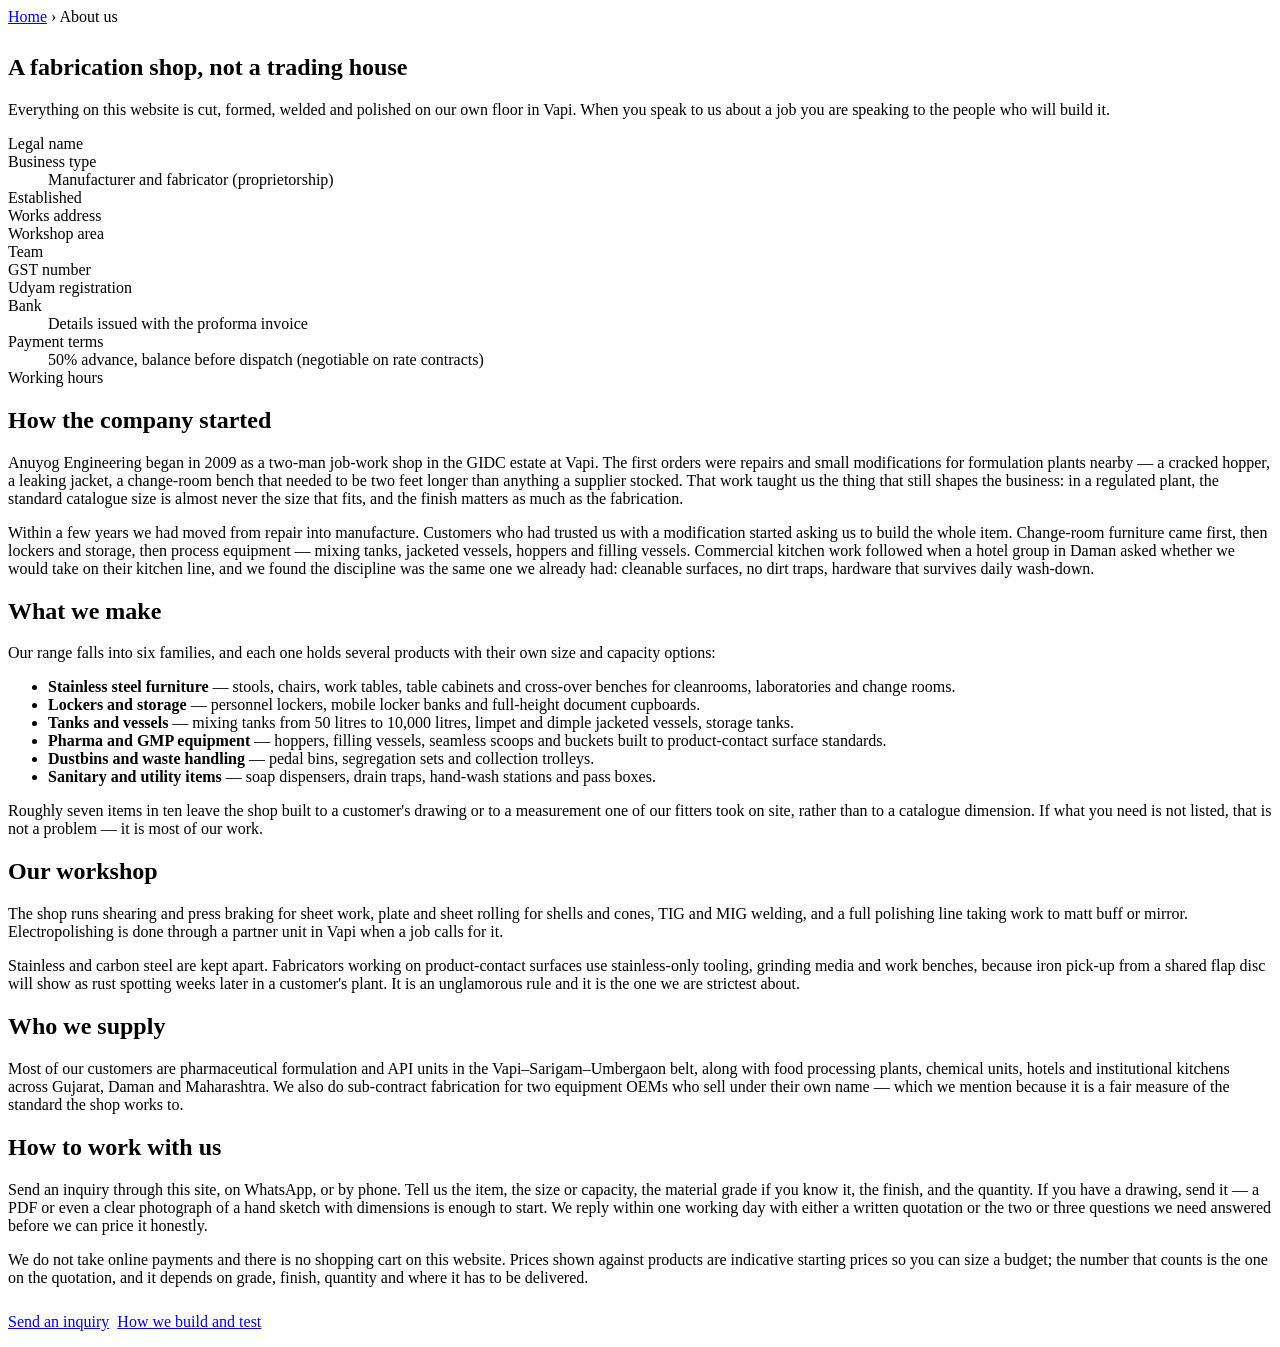
==== about.html @ 93cecb0f "Add files via upload" ====
<!DOCTYPE html>
<html lang="en">
<head>
<meta charset="UTF-8">
<meta name="viewport" content="width=device-width, initial-scale=1.0">
<title>About Us — Anuyog Engineering, Vapi (Gujarat)</title>
<meta name="description" content="Company profile of Anuyog Engineering, Vapi — an SS and MS fabrication unit supplying pharmaceutical, food, chemical and commercial kitchen plants since 2009.">
<link rel="stylesheet" href="assets/style.css">
</head>
<body>

<div class="wrap"><div class="crumb"><a href="index.html">Home</a> &rsaquo; About us</div></div>

<section class="sec" style="padding-top:8px">
  <div class="wrap">
    <h1>A fabrication shop, not a trading house</h1>
    <p class="lede">Everything on this website is cut, formed, welded and polished on our own floor
      in Vapi. When you speak to us about a job you are speaking to the people who will build it.</p>

    <div class="factbox">
      <dl>
        <dt>Legal name</dt><dd id="d1"></dd>
        <dt>Business type</dt><dd>Manufacturer and fabricator (proprietorship)</dd>
        <dt>Established</dt><dd id="d2"></dd>
        <dt>Works address</dt><dd id="d3"></dd>
        <dt>Workshop area</dt><dd id="d4"></dd>
        <dt>Team</dt><dd id="d5"></dd>
        <dt>GST number</dt><dd id="d6"></dd>
        <dt>Udyam registration</dt><dd id="d7"></dd>
        <dt>Bank</dt><dd>Details issued with the proforma invoice</dd>
        <dt>Payment terms</dt><dd>50% advance, balance before dispatch (negotiable on rate contracts)</dd>
        <dt>Working hours</dt><dd id="d8"></dd>
      </dl>
    </div>

    <div class="prose">
      <h2>How the company started</h2>
      <p>Anuyog Engineering began in 2009 as a two-man job-work shop in the GIDC estate at Vapi.
        The first orders were repairs and small modifications for formulation plants nearby — a
        cracked hopper, a leaking jacket, a change-room bench that needed to be two feet longer
        than anything a supplier stocked. That work taught us the thing that still shapes the
        business: in a regulated plant, the standard catalogue size is almost never the size that
        fits, and the finish matters as much as the fabrication.</p>
      <p>Within a few years we had moved from repair into manufacture. Customers who had trusted
        us with a modification started asking us to build the whole item. Change-room furniture
        came first, then lockers and storage, then process equipment — mixing tanks, jacketed
        vessels, hoppers and filling vessels. Commercial kitchen work followed when a hotel group
        in Daman asked whether we would take on their kitchen line, and we found the discipline was
        the same one we already had: cleanable surfaces, no dirt traps, hardware that survives daily
        wash-down.</p>

      <h2>What we make</h2>
      <p>Our range falls into six families, and each one holds several products with their own size
        and capacity options:</p>
      <ul>
        <li><strong>Stainless steel furniture</strong> — stools, chairs, work tables, table cabinets
          and cross-over benches for cleanrooms, laboratories and change rooms.</li>
        <li><strong>Lockers and storage</strong> — personnel lockers, mobile locker banks and
          full-height document cupboards.</li>
        <li><strong>Tanks and vessels</strong> — mixing tanks from 50 litres to 10,000 litres,
          limpet and dimple jacketed vessels, storage tanks.</li>
        <li><strong>Pharma and GMP equipment</strong> — hoppers, filling vessels, seamless scoops
          and buckets built to product-contact surface standards.</li>
        <li><strong>Dustbins and waste handling</strong> — pedal bins, segregation sets and
          collection trolleys.</li>
        <li><strong>Sanitary and utility items</strong> — soap dispensers, drain traps, hand-wash
          stations and pass boxes.</li>
      </ul>
      <p>Roughly seven items in ten leave the shop built to a customer's drawing or to a measurement
        one of our fitters took on site, rather than to a catalogue dimension. If what you need is
        not listed, that is not a problem — it is most of our work.</p>

      <h2>Our workshop</h2>
      <p>The shop runs shearing and press braking for sheet work, plate and sheet rolling for shells
        and cones, TIG and MIG welding, and a full polishing line taking work to matt buff or mirror.
        Electropolishing is done through a partner unit in Vapi when a job calls for it.</p>
      <p>Stainless and carbon steel are kept apart. Fabricators working on product-contact surfaces
        use stainless-only tooling, grinding media and work benches, because iron pick-up from a
        shared flap disc will show as rust spotting weeks later in a customer's plant. It is an
        unglamorous rule and it is the one we are strictest about.</p>

      <h2>Who we supply</h2>
      <p>Most of our customers are pharmaceutical formulation and API units in the Vapi–Sarigam–Umbergaon
        belt, along with food processing plants, chemical units, hotels and institutional kitchens
        across Gujarat, Daman and Maharashtra. We also do sub-contract fabrication for two equipment
        OEMs who sell under their own name — which we mention because it is a fair measure of the
        standard the shop works to.</p>

      <h2>How to work with us</h2>
      <p>Send an inquiry through this site, on WhatsApp, or by phone. Tell us the item, the size or
        capacity, the material grade if you know it, the finish, and the quantity. If you have a
        drawing, send it — a PDF or even a clear photograph of a hand sketch with dimensions is
        enough to start. We reply within one working day with either a written quotation or the
        two or three questions we need answered before we can price it honestly.</p>
      <p>We do not take online payments and there is no shopping cart on this website. Prices shown
        against products are indicative starting prices so you can size a budget; the number that
        counts is the one on the quotation, and it depends on grade, finish, quantity and where it
        has to be delivered.</p>

      <p style="margin-top:26px">
        <a class="btn brass" href="inquiry.html">Send an inquiry</a>
        &nbsp;<a class="btn ghost" href="quality.html">How we build and test</a>
      </p>
    </div>
  </div>
</section>

<script src="assets/firebase.js"></script>
<script src="assets/data.js"></script>
<script src="assets/site.js"></script>
<script>
document.addEventListener("DOMContentLoaded", () => {
  const set = (id, v) => document.getElementById(id).textContent = v;
  set("d1", COMPANY.name); set("d2", COMPANY.founded); set("d3", COMPANY.address);
  set("d4", COMPANY.shopArea); set("d5", COMPANY.staff + " people across fabrication, fitting and polishing");
  set("d6", COMPANY.gst); set("d7", COMPANY.udyam); set("d8", COMPANY.hours);
});
</script>
</body>
</html>
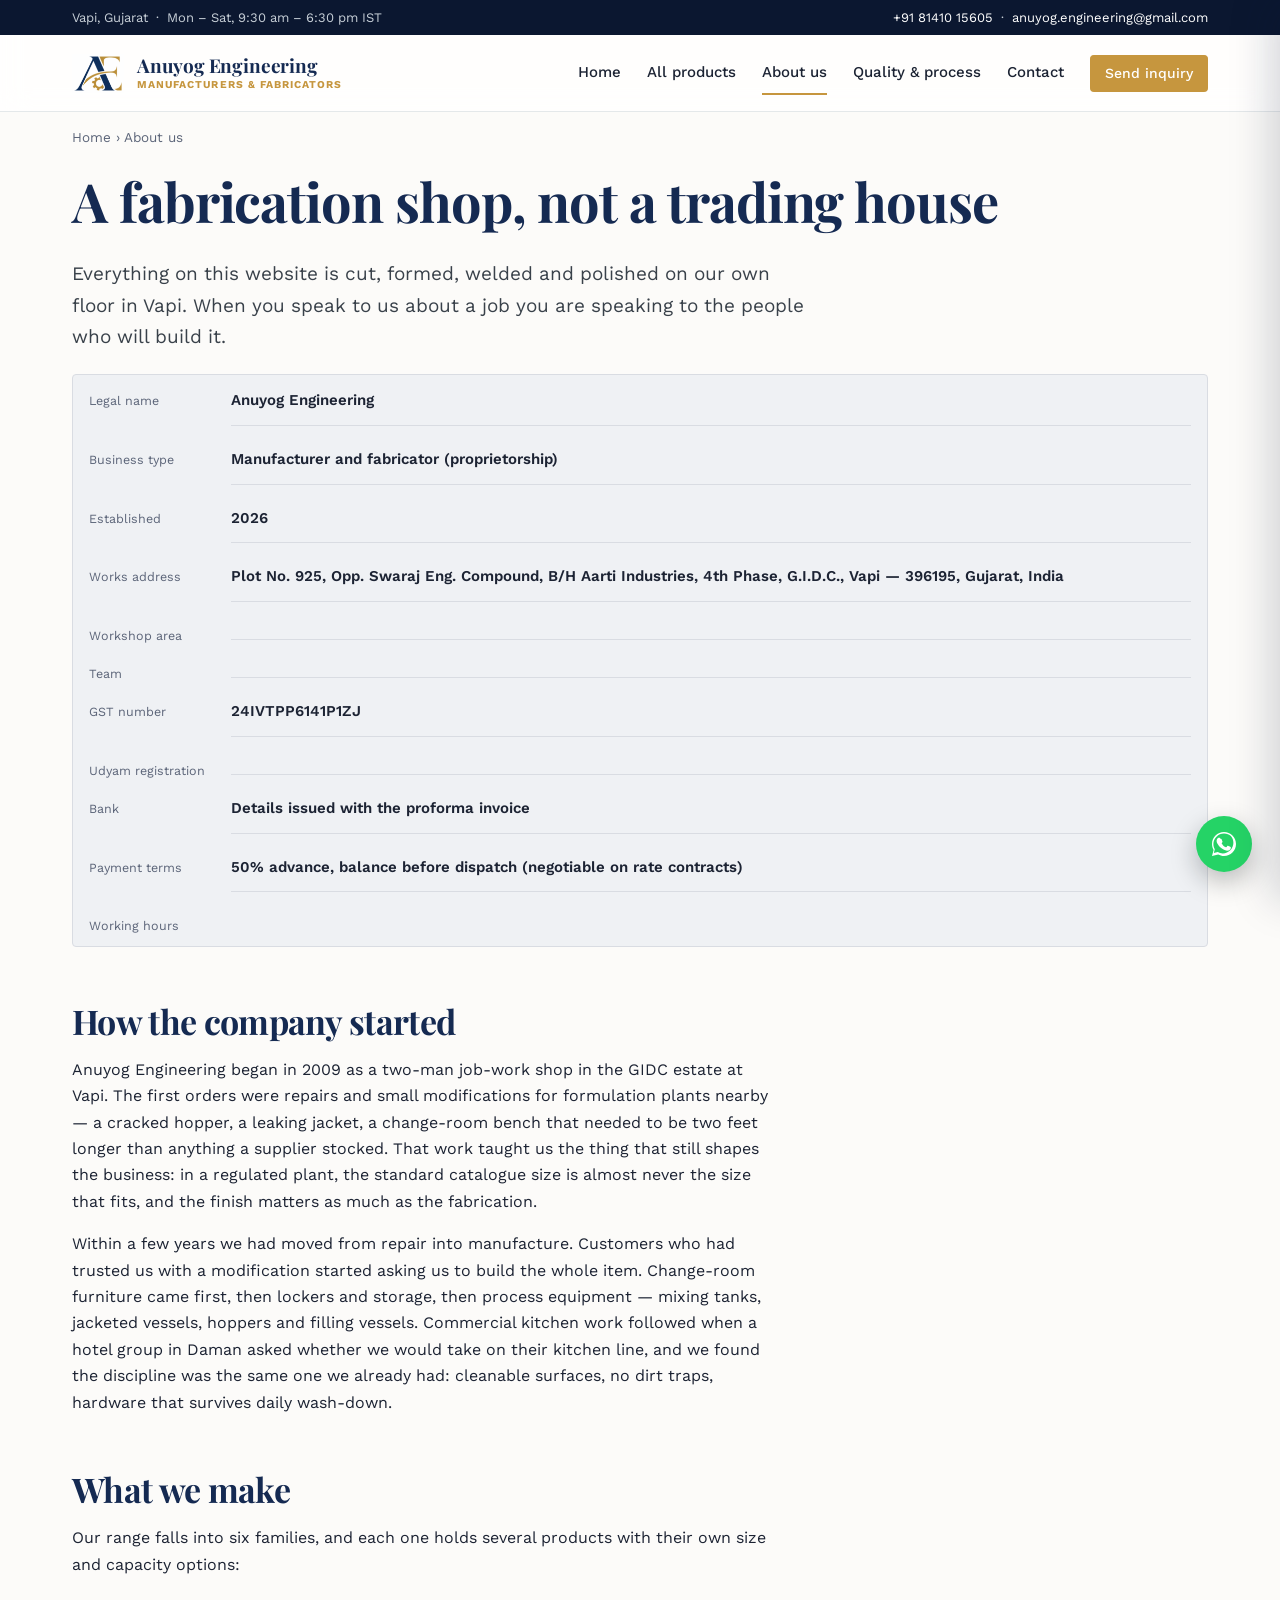
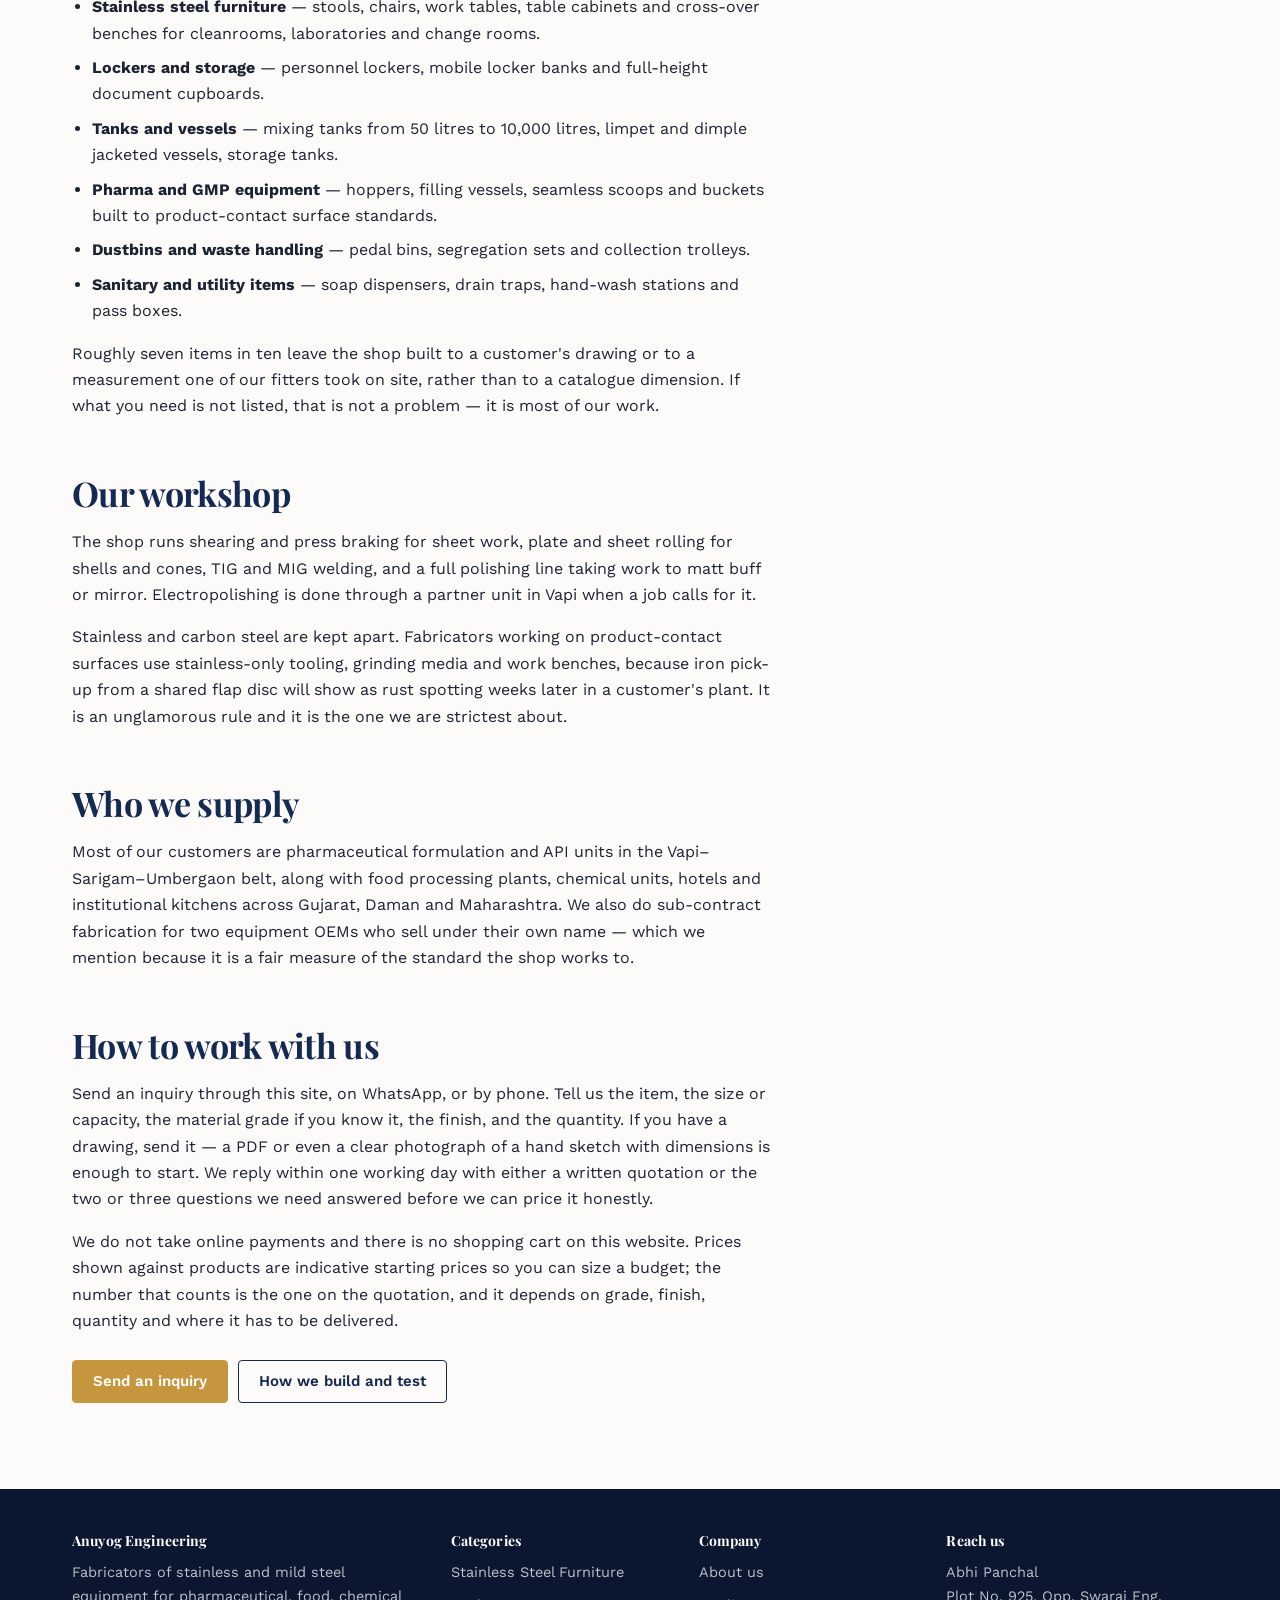
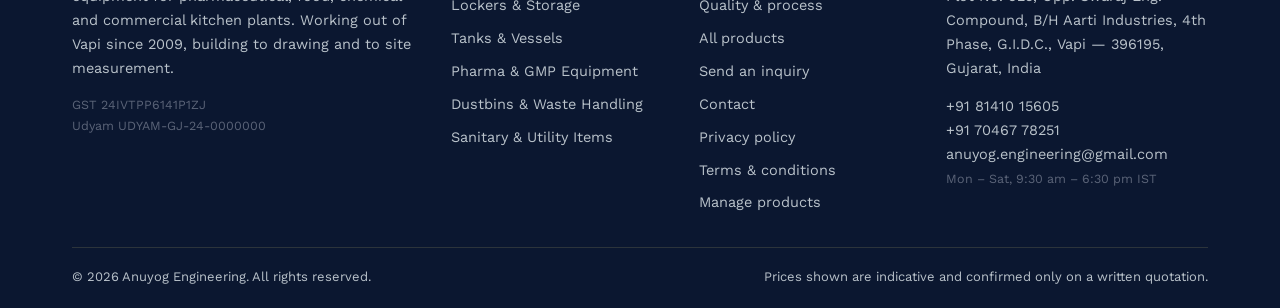
==== commit 505d2649: "Add files via upload" ====
--- a/about.html
+++ b/about.html
@@ -4,7 +4,7 @@
 <meta charset="UTF-8">
 <meta name="viewport" content="width=device-width, initial-scale=1.0">
 <title>About Us — Anuyog Engineering, Vapi (Gujarat)</title>
-<meta name="description" content="Company profile of Anuyog Engineering, Vapi — an SS and MS fabrication unit supplying pharmaceutical, food, chemical and commercial kitchen plants since 2009.">
+<meta name="description" content="Company profile of Anuyog Engineering, Vapi — an SS and MS fabrication unit supplying pharmaceutical, food, chemical and commercial kitchen plants since 2026.">
 <link rel="stylesheet" href="assets/style.css">
 </head>
 <body>
@@ -21,11 +21,11 @@
       <dl>
         <dt>Legal name</dt><dd id="d1"></dd>
         <dt>Business type</dt><dd>Manufacturer and fabricator (proprietorship)</dd>
-        <dt>Established</dt><dd id="d2"></dd>
-        <dt>Works address</dt><dd id="d3"></dd>
+        <dt>Established</dt><dd >2026</dd>
+        <dt>Works address</dt><dd >Plot No. 925, Opp. Swaraj Eng. Compound, B/H Aarti Industries, 4th Phase, G.I.D.C., Vapi — 396195, Gujarat, India</dd>
         <dt>Workshop area</dt><dd id="d4"></dd>
         <dt>Team</dt><dd id="d5"></dd>
-        <dt>GST number</dt><dd id="d6"></dd>
+        <dt>GST number</dt><dd id="d6">24IVTPP6141P1ZJ</dd>
         <dt>Udyam registration</dt><dd id="d7"></dd>
         <dt>Bank</dt><dd>Details issued with the proforma invoice</dd>
         <dt>Payment terms</dt><dd>50% advance, balance before dispatch (negotiable on rate contracts)</dd>
--- a/assets/style.css
+++ b/assets/style.css
@@ -0,0 +1,323 @@
+/* Anuyog Engineering — stylesheet */
+
+@import url('https://fonts.googleapis.com/css2?family=Playfair+Display:wght@500;600;700&family=Work+Sans:wght@400;500;600;700&display=swap');
+
+:root{
+  --navy:#152A52;
+  --ink:#1C2333;
+  --graphite:#0B1730;
+  --steel:#5B6478;
+  --mill:#D9DCE2;
+  --hair:#D9DCE2;
+  --paper:#EFF1F4;
+  --white:#ffffff;
+  --bg:#FCFBF9;
+  --brass:#C6963E;
+  --brass-lt:#E9D3A0;
+  --ok:#087A68;
+  --maxw:1180px;
+  --pad:22px;
+  --r:4px;
+  --ease-ios:cubic-bezier(.4,0,.2,1);
+  --ease-spring:cubic-bezier(.34,1.56,.64,1);
+}
+
+*{box-sizing:border-box;}
+html{scroll-behavior:smooth;-webkit-text-size-adjust:100%;}
+body{
+  margin:0; background:var(--bg); color:var(--ink);
+  font:400 16px/1.65 'Work Sans',system-ui,-apple-system,sans-serif;
+  -webkit-font-smoothing:antialiased;
+  opacity:0;
+}
+body.ready{opacity:1;transition:opacity .38s var(--ease-ios);}
+img{max-width:100%;display:block;}
+a{color:inherit;}
+h1,h2,h3,h4{font-family:'Playfair Display',system-ui,sans-serif;font-weight:700;letter-spacing:-.02em;line-height:1.12;margin:0 0 .5em;color:var(--navy);}
+h1{font-size:clamp(30px,6.4vw,54px);}
+h2{font-size:clamp(23px,4.4vw,34px);}
+h3{font-size:clamp(18px,3vw,22px);letter-spacing:-.01em;}
+p{margin:0 0 1em;}
+.wrap{max-width:var(--maxw);margin:0 auto;padding:0 var(--pad);}
+.lede{font-size:clamp(16px,2.4vw,19px);color:#39414a;max-width:62ch;}
+.muted{color:var(--steel);}
+:focus-visible{outline:2px solid var(--brass);outline-offset:3px;}
+
+/* ---------- header ---------- */
+.hdr{position:sticky;top:0;z-index:60;background:rgba(255,255,255,.78);backdrop-filter:saturate(180%) blur(14px);-webkit-backdrop-filter:saturate(180%) blur(14px);border-bottom:1px solid rgba(217,222,226,.7);}
+.hdr-top{display:none;background:var(--graphite);color:#c8d0d8;font-size:13px;}
+.hdr-top .wrap{display:flex;justify-content:space-between;gap:16px;padding-top:7px;padding-bottom:7px;}
+.hdr-top a{color:#fff;text-decoration:none;}
+.hdr-bar{display:flex;align-items:center;gap:14px;padding:12px var(--pad);max-width:var(--maxw);margin:0 auto;}
+.brand{display:flex;align-items:center;gap:13px;text-decoration:none;flex:1;min-width:0;}
+.brand .mark-img{width:52px;height:52px;flex:none;object-fit:contain;}
+.brand b{display:block;font-family:'Playfair Display';font-weight:700;font-size:19px;letter-spacing:-.01em;line-height:1.15;color:var(--navy);}
+.brand > span > span{display:block;font-size:10.5px;color:var(--brass);font-weight:700;letter-spacing:.1em;text-transform:uppercase;line-height:1.4;margin-top:1px;}
+.burger{width:44px;height:44px;flex:none;border:1px solid var(--mill);background:var(--white);border-radius:var(--r);
+  display:grid;place-items:center;gap:4px;cursor:pointer;padding:0;transition:transform .15s var(--ease-ios);}
+.burger:active{transform:scale(.92);}
+.burger i{display:block;width:19px;height:2px;background:var(--navy);border-radius:2px;transition:transform .28s var(--ease-spring),opacity .18s var(--ease-ios);}
+.burger[aria-expanded="true"] i:nth-child(1){transform:translateY(6px) rotate(45deg);}
+.burger[aria-expanded="true"] i:nth-child(2){opacity:0;}
+.burger[aria-expanded="true"] i:nth-child(3){transform:translateY(-6px) rotate(-45deg);}
+
+/* desktop nav */
+.nav-d{display:none;}
+.nav-d a{text-decoration:none;font-size:15px;font-weight:500;padding:8px 0;border-bottom:2px solid transparent;transition:border-color .2s var(--ease-ios);}
+.nav-d a:hover,.nav-d a[aria-current="page"]{border-bottom-color:var(--brass);}
+
+/* drawer */
+.scrim{position:fixed;inset:0;background:rgba(11,23,48,.5);opacity:0;pointer-events:none;transition:opacity .3s var(--ease-ios);z-index:70;}
+.scrim.on{opacity:1;pointer-events:auto;}
+.drawer{position:fixed;top:0;right:0;height:100dvh;width:min(340px,88vw);background:var(--white);z-index:80;
+  transform:translateX(102%);transition:transform .34s var(--ease-spring);
+  display:flex;flex-direction:column;box-shadow:-16px 0 40px rgba(11,23,48,.18);}
+.drawer.on{transform:none;}
+.drawer-hd{display:flex;align-items:center;justify-content:space-between;padding:14px 18px;border-bottom:1px solid var(--hair);}
+.drawer-hd strong{font-family:'Playfair Display';font-size:15px;}
+.x{width:38px;height:38px;border:1px solid var(--mill);background:none;border-radius:var(--r);font-size:20px;line-height:1;cursor:pointer;}
+.drawer nav{overflow-y:auto;flex:1;padding:6px 0 26px;}
+.drawer nav a{display:block;text-decoration:none;padding:13px 18px;font-size:16px;font-weight:500;border-bottom:1px solid var(--hair);}
+.drawer nav a[aria-current="page"]{color:var(--brass);}
+.acc-btn{width:100%;display:flex;align-items:center;justify-content:space-between;gap:10px;background:none;border:0;
+  border-bottom:1px solid var(--hair);padding:13px 18px;font:600 16px/1.4 'Work Sans';color:inherit;text-align:left;cursor:pointer;}
+.acc-btn::after{content:"";width:9px;height:9px;border-right:2px solid var(--steel);border-bottom:2px solid var(--steel);
+  transform:rotate(45deg) translateY(-2px);transition:transform .28s var(--ease-ios);flex:none;}
+.acc-btn[aria-expanded="true"]::after{transform:rotate(225deg) translateY(-2px);}
+.acc-panel{max-height:0;overflow:hidden;background:var(--paper);transition:max-height .32s var(--ease-ios);}
+.acc-panel.on{max-height:600px;}
+.acc-panel a{padding:11px 18px 11px 32px;font-size:15px;font-weight:400;border-bottom:1px solid #e9edef;
+  border-left:3px solid var(--brass);}
+.drawer-foot{padding:16px 18px;border-top:1px solid var(--hair);display:grid;gap:9px;}
+
+/* ---------- buttons ---------- */
+.btn{display:inline-flex;align-items:center;justify-content:center;gap:8px;text-decoration:none;cursor:pointer;
+  font:600 15px/1 'Work Sans';padding:13px 20px;border-radius:var(--r);border:1.5px solid var(--navy);
+  background:var(--navy);color:#fff;transition:background .2s var(--ease-ios),color .2s var(--ease-ios),transform .15s var(--ease-ios),box-shadow .2s var(--ease-ios);
+  will-change:transform;}
+.btn:hover{background:#000;}
+.btn:active{transform:scale(.96);}
+.btn.ghost{background:none;color:var(--navy);}
+.btn.ghost:hover{background:var(--paper);}
+.btn.brass{background:var(--brass);border-color:var(--brass);}
+.btn.brass:hover{background:#96681f;border-color:#96681f;}
+.btn.sm{padding:10px 14px;font-size:14px;}
+.btn.wide{width:100%;}
+
+/* ---------- hero ---------- */
+.hero{border-bottom:1px solid var(--hair);background:
+  linear-gradient(180deg,#fff 0%,#eef1f3 100%);}
+.hero .wrap{padding-top:52px;padding-bottom:46px;}
+.hero-grid{display:grid;gap:34px;align-items:center;}
+.hero-fig{display:none;margin:0;}
+.hero-slideshow{position:relative;border:1px solid var(--mill);background:#fff;aspect-ratio:3/4;overflow:hidden;}
+.hslide{position:absolute;inset:0;width:100%;height:100%;object-fit:contain;padding:14px;
+  opacity:0;transform:scale(1.035);transition:opacity 1s var(--ease-ios),transform 3.6s var(--ease-ios);background:#fff;}
+.hslide.on{opacity:1;transform:scale(1);}
+.hero-fig figcaption{font-size:12.5px;color:var(--steel);margin-top:10px;}
+
+/* ---------- WhatsApp floating action button ---------- */
+.wa-fab{
+  position:fixed;right:16px;bottom:82px;z-index:65;width:56px;height:56px;border-radius:50%;
+  display:flex;align-items:center;justify-content:center;background:#25D366;
+  box-shadow:0 10px 26px rgba(16,20,24,.28);transition:transform .18s var(--ease-ios),box-shadow .18s var(--ease-ios);
+}
+.wa-fab:hover{transform:scale(1.06);}
+.wa-fab:active{transform:scale(.92);}
+.wa-fab svg{width:32px;height:32px;}
+@media (min-width:980px){ .wa-fab{right:28px;bottom:28px;} }
+
+/* ---------- admin panel ---------- */
+.admin-bar{display:flex;justify-content:space-between;align-items:center;gap:14px;flex-wrap:wrap;margin-bottom:24px;}
+.admin-note{background:var(--brass-lt);border:1px solid #e8cf9c;border-radius:var(--r);padding:12px 16px;font-size:13.5px;color:#6b4f16;margin-bottom:26px;}
+.admin-table{width:100%;border-collapse:collapse;font-size:14px;}
+.admin-table th,.admin-table td{text-align:left;padding:10px 12px;border-bottom:1px solid var(--hair);vertical-align:middle;}
+.admin-table th{color:var(--steel);font-weight:500;font-size:12.5px;}
+.admin-table img{width:44px;height:44px;object-fit:contain;background:var(--paper);border:1px solid var(--hair);border-radius:var(--r);}
+.admin-table .noimg-sm{width:44px;height:44px;display:grid;place-items:center;background:var(--paper);border:1px solid var(--hair);border-radius:var(--r);font-size:11px;font-weight:700;color:var(--steel);}
+.tag{display:inline-block;font-size:10.5px;font-weight:700;letter-spacing:.03em;padding:2px 7px;border-radius:20px;margin-left:6px;}
+.tag-custom{background:var(--brass-lt);color:#6b4f16;}
+.tag-edited{background:#e5eef8;color:#1d4e89;}
+.admin-actions{display:flex;gap:8px;white-space:nowrap;}
+.admin-actions button{border:1px solid var(--mill);background:#fff;border-radius:var(--r);padding:6px 12px;font-size:12.5px;cursor:pointer;font-family:'Work Sans';}
+.admin-actions button:hover{background:var(--paper);}
+.admin-actions button.danger{color:#b3261e;border-color:#f0c9c5;}
+.admin-form{border:1px solid var(--hair);border-radius:var(--r);background:var(--paper);
+  max-height:0;opacity:0;overflow:hidden;padding:0 22px;margin-bottom:0;
+  transition:max-height .42s var(--ease-ios),opacity .32s var(--ease-ios),padding .42s var(--ease-ios),margin .42s var(--ease-ios);}
+.admin-form.open{display:block;max-height:2200px;opacity:1;padding:22px;margin-bottom:30px;}
+.admin-form .grid2{display:grid;gap:14px;grid-template-columns:1fr;}
+@media (min-width:760px){ .admin-form .grid2{grid-template-columns:1fr 1fr;} }
+.admin-form .full{grid-column:1/-1;}
+.admin-form h3{margin-top:0;}
+.stat-grid{display:grid;grid-template-columns:repeat(auto-fit,minmax(130px,1fr));gap:1px;background:var(--hair);border:1px solid var(--hair);width:100%;}
+.stat-card{background:#fff;padding:16px 14px;}
+.stat-card b{display:block;font-family:'Playfair Display';font-size:22px;color:var(--navy);font-weight:700;}
+.stat-card span{display:block;font-size:11.5px;color:var(--steel);margin-top:4px;}
+.stat-breakdown{width:100%;margin-top:14px;display:flex;flex-wrap:wrap;gap:10px 22px;}
+.stat-breakdown div{font-size:13px;color:var(--steel);display:flex;gap:6px;align-items:baseline;}
+.stat-breakdown b{color:var(--navy);}
+#overview{flex-direction:column;align-items:stretch;}
+.slide-row{display:flex;gap:12px;align-items:center;padding:10px 0;border-bottom:1px solid var(--hair);}
+.slide-row img{width:60px;height:60px;object-fit:cover;border:1px solid var(--hair);background:var(--paper);flex:none;}
+.slide-row .noimg-sm{flex:none;}
+.slide-row input{flex:1;min-width:0;}
+.slide-row .mini{display:flex;gap:6px;flex:none;}
+.slide-row .mini button{border:1px solid var(--mill);background:#fff;border-radius:var(--r);width:30px;height:30px;cursor:pointer;font-size:13px;}
+.slide-row .mini button:hover{background:var(--paper);}
+.slide-row .mini button.danger{color:#b3261e;border-color:#f0c9c5;}
+.hero h1{max-width:15ch;}
+.hero .lede{margin-top:14px;}
+.hero-cta{display:flex;flex-wrap:wrap;gap:10px;margin-top:26px;}
+.hero-facts{display:grid;grid-template-columns:repeat(2,1fr);gap:1px;background:var(--mill);
+  border:1px solid var(--mill);margin-top:38px;}
+.hero-facts div{background:#f7f9fa;padding:16px 14px;}
+.hero-facts b{display:block;font-family:'Playfair Display';font-size:clamp(20px,4.6vw,26px);}
+.hero-facts span{font-size:12.5px;color:var(--steel);}
+
+/* ---------- sections ---------- */
+.sec{padding:54px 0;}
+.sec.alt{background:var(--paper);border-block:1px solid var(--hair);}
+.sec-hd{margin-bottom:26px;}
+.sec-hd p{margin:8px 0 0;color:var(--steel);max-width:60ch;}
+
+/* ---------- product cards ---------- */
+.grid{display:grid;gap:16px;grid-template-columns:repeat(auto-fill,minmax(220px,1fr));}
+.card{border:1px solid var(--hair);border-radius:var(--r);background:#fff;display:flex;flex-direction:column;overflow:hidden;
+  transition:transform .28s var(--ease-ios),box-shadow .28s var(--ease-ios),border-color .28s var(--ease-ios);}
+.card:hover{transform:translateY(-4px);box-shadow:0 16px 32px rgba(11,23,48,.12);border-color:var(--mill);}
+.card .ph{aspect-ratio:1;background:var(--paper);display:grid;place-items:center;overflow:hidden;border-bottom:1px solid var(--hair);}
+.card .ph img{width:100%;height:100%;object-fit:contain;padding:10px;transition:transform .4s var(--ease-ios);}
+.card:hover .ph img{transform:scale(1.04);}
+.card-b{padding:14px;display:flex;flex-direction:column;gap:7px;flex:1;}
+.card-b h3{margin:0;font-size:16.5px;}
+.card-b h3 a{text-decoration:none;}
+.card-b h3 a:hover{color:var(--brass);}
+.price{font-family:'Playfair Display';font-weight:600;font-size:17px;color:var(--brass);}
+.price small{font-weight:400;font-size:12.5px;color:var(--steel);font-family:'Work Sans';}
+.card-b .sm-txt{font-size:13.5px;color:var(--steel);margin:0;flex:1;}
+.card-b .btn{margin-top:4px;}
+.vtag{font-size:12px;color:var(--steel);border-top:1px dashed var(--hair);padding-top:7px;}
+
+/* placeholder art for products without a photo */
+.noimg{width:100%;height:100%;display:grid;place-items:center;
+  background:repeating-linear-gradient(135deg,#eef1f3 0 9px,#e6eaed 9px 18px);}
+.noimg span{font-family:'Playfair Display';font-weight:700;font-size:30px;color:#aeb8c0;letter-spacing:-.03em;}
+
+/* ---------- slider ---------- */
+.slider{position:relative;}
+.rail{display:flex;gap:14px;overflow-x:auto;scroll-snap-type:x mandatory;scroll-behavior:smooth;
+  padding-bottom:8px;-ms-overflow-style:none;scrollbar-width:none;}
+.rail::-webkit-scrollbar{display:none;}
+.rail>*{flex:0 0 min(255px,74vw);scroll-snap-align:start;}
+.rail-nav{display:flex;gap:8px;margin-top:14px;}
+.rail-nav button{width:42px;height:42px;border:1px solid var(--mill);background:#fff;border-radius:var(--r);cursor:pointer;font-size:17px;
+  transition:background .2s var(--ease-ios),transform .15s var(--ease-ios);}
+.rail-nav button:hover{background:var(--paper);}
+.rail-nav button:active{transform:scale(.9);}
+
+/* ---------- category tiles ---------- */
+.cats{display:grid;gap:14px;grid-template-columns:repeat(auto-fill,minmax(250px,1fr));}
+.cat{border:1px solid var(--hair);border-left:3px solid var(--brass);border-radius:var(--r);
+  padding:20px 18px;text-decoration:none;background:#fff;display:block;
+  transition:background .22s var(--ease-ios),transform .22s var(--ease-ios),box-shadow .22s var(--ease-ios);}
+.cat:hover{background:var(--paper);transform:translateY(-3px);box-shadow:0 10px 22px rgba(11,23,48,.08);}
+.cat h3{margin:0 0 6px;font-size:18px;}
+.cat p{margin:0;font-size:14px;color:var(--steel);}
+.cat b{display:inline-block;margin-top:11px;font-size:13px;color:var(--brass);font-weight:600;}
+
+/* ---------- product detail ---------- */
+.crumb{font-size:13.5px;color:var(--steel);padding:14px 0;}
+.crumb a{text-decoration:none;}
+.crumb a:hover{text-decoration:underline;}
+.pd{display:grid;gap:26px;}
+.pd-img{border:1px solid var(--hair);border-radius:var(--r);aspect-ratio:1;overflow:hidden;background:var(--paper);}
+.pd-img img{width:100%;height:100%;object-fit:contain;padding:16px;}
+table.spec{width:100%;border-collapse:collapse;font-size:14.5px;}
+table.spec th,table.spec td{text-align:left;padding:10px 12px;border-bottom:1px solid var(--hair);vertical-align:top;}
+table.spec th{width:44%;font-weight:500;color:var(--steel);background:var(--paper);}
+.var{display:grid;gap:0;border:1px solid var(--hair);border-radius:var(--r);overflow:hidden;}
+.var label{display:flex;gap:12px;align-items:flex-start;padding:13px 14px;border-bottom:1px solid var(--hair);cursor:pointer;}
+.var label:last-child{border-bottom:0;}
+.var label:has(input:checked){background:var(--brass-lt);}
+.var input{margin-top:4px;accent-color:var(--brass);flex:none;}
+.var .vn{font-weight:600;font-size:15px;}
+.var .vd{font-size:13px;color:var(--steel);}
+.var .vp{margin-left:auto;font-family:'Playfair Display';font-weight:600;white-space:nowrap;padding-left:10px;}
+
+/* ---------- inquiry modal ---------- */
+.modal{position:fixed;inset:0;z-index:90;display:flex;align-items:flex-end;justify-content:center;
+  background:rgba(11,23,48,.55);opacity:0;visibility:hidden;pointer-events:none;
+  transition:opacity .3s var(--ease-ios),visibility 0s .3s;}
+.modal.on{opacity:1;visibility:visible;pointer-events:auto;transition:opacity .3s var(--ease-ios);}
+.modal-box{background:#fff;width:min(560px,100%);max-height:92dvh;overflow-y:auto;border-radius:10px 10px 0 0;padding:20px;
+  transform:translateY(24px);transition:transform .38s var(--ease-spring);}
+.modal.on .modal-box{transform:translateY(0);}
+.modal-hd{display:flex;justify-content:space-between;align-items:flex-start;gap:12px;margin-bottom:6px;}
+.modal-hd h3{margin:0;}
+.field{margin-bottom:13px;}
+.field label{display:block;font-size:13.5px;font-weight:600;margin-bottom:5px;}
+.field input,.field textarea,.field select{width:100%;padding:12px;border:1px solid var(--mill);border-radius:var(--r);
+  font:400 15px/1.4 'Work Sans';background:#fff;color:var(--ink);}
+.field input:focus,.field textarea:focus,.field select:focus{border-color:var(--brass);outline:none;}
+.note{font-size:12.5px;color:var(--steel);}
+.ok-msg{background:#e8f3ee;border:1px solid #b8dbcb;color:var(--ok);padding:14px;border-radius:var(--r);font-size:14.5px;}
+
+/* ---------- trust / content ---------- */
+.trust{display:grid;gap:1px;background:var(--mill);border:1px solid var(--mill);
+  grid-template-columns:repeat(auto-fit,minmax(160px,1fr));}
+.trust div{background:#fff;padding:18px 16px;}
+.trust b{display:block;font-family:'Playfair Display';font-size:15.5px;margin-bottom:4px;}
+.trust p{margin:0;font-size:13.5px;color:var(--steel);}
+.prose{max-width:70ch;}
+.prose h2{margin-top:1.6em;}
+.prose h3{margin-top:1.5em;}
+.prose ul{padding-left:20px;}
+.prose li{margin-bottom:.5em;}
+.factbox{border:1px solid var(--hair);border-radius:var(--r);padding:4px 16px;background:var(--paper);margin:22px 0;}
+.factbox dl{display:grid;grid-template-columns:1fr;gap:0;margin:0;}
+.factbox dt{font-size:12.5px;color:var(--steel);padding-top:12px;}
+.factbox dd{margin:0 0 12px;font-weight:600;font-size:15px;border-bottom:1px solid var(--hair);padding-bottom:12px;}
+.factbox dd:last-child{border-bottom:0;}
+
+/* ---------- footer ---------- */
+.ftr{background:var(--graphite);color:#b9c2ca;font-size:14.5px;margin-top:0;}
+.ftr .wrap{padding-top:44px;padding-bottom:20px;}
+.ftr h4{color:#fff;font-size:14px;letter-spacing:.01em;margin:0 0 12px;}
+.ftr a{color:#b9c2ca;text-decoration:none;}
+.ftr a:hover{color:#fff;text-decoration:underline;}
+.ftr-grid{display:grid;gap:30px;grid-template-columns:1fr;}
+.ftr ul{list-style:none;margin:0;padding:0;display:grid;gap:9px;}
+.ftr-bot{border-top:1px solid #2c343b;margin-top:32px;padding-top:18px;font-size:13px;
+  display:flex;flex-wrap:wrap;gap:8px 18px;justify-content:space-between;}
+
+/* sticky mobile action bar */
+.actionbar{position:fixed;left:0;right:0;bottom:0;z-index:50;background:#fff;border-top:1px solid var(--hair);
+  display:flex;gap:8px;padding:9px 12px;box-shadow:0 -6px 20px rgba(11,23,48,.07);}
+.actionbar .btn{flex:1;padding:12px 8px;font-size:14px;}
+body{padding-bottom:70px;}
+
+@media (min-width:760px){
+  .hdr-top{display:block;}
+  .hero-facts{grid-template-columns:repeat(4,1fr);}
+  .pd{grid-template-columns:1fr 1fr;align-items:start;gap:34px;}
+  .ftr-grid{grid-template-columns:1.6fr 1fr 1fr 1.2fr;}
+  .factbox dl{grid-template-columns:auto 1fr;column-gap:26px;align-items:baseline;}
+  .factbox dt{padding-top:12px;}
+  .modal{align-items:center;}
+  .modal-box{border-radius:8px;padding:26px;}
+}
+@media (min-width:980px){
+  .hero-grid{grid-template-columns:1.35fr .8fr;}
+  .hero-fig{display:block;}
+  .nav-d{display:flex;gap:26px;align-items:center;}
+  .burger{display:none;}
+  .actionbar{display:none;}
+  body{padding-bottom:0;}
+  .sec{padding:70px 0;}
+}
+@media (prefers-reduced-motion:reduce){
+  *{animation:none!important;transition:none!important;}
+  html{scroll-behavior:auto;}
+  .rail{scroll-behavior:auto;}
+}
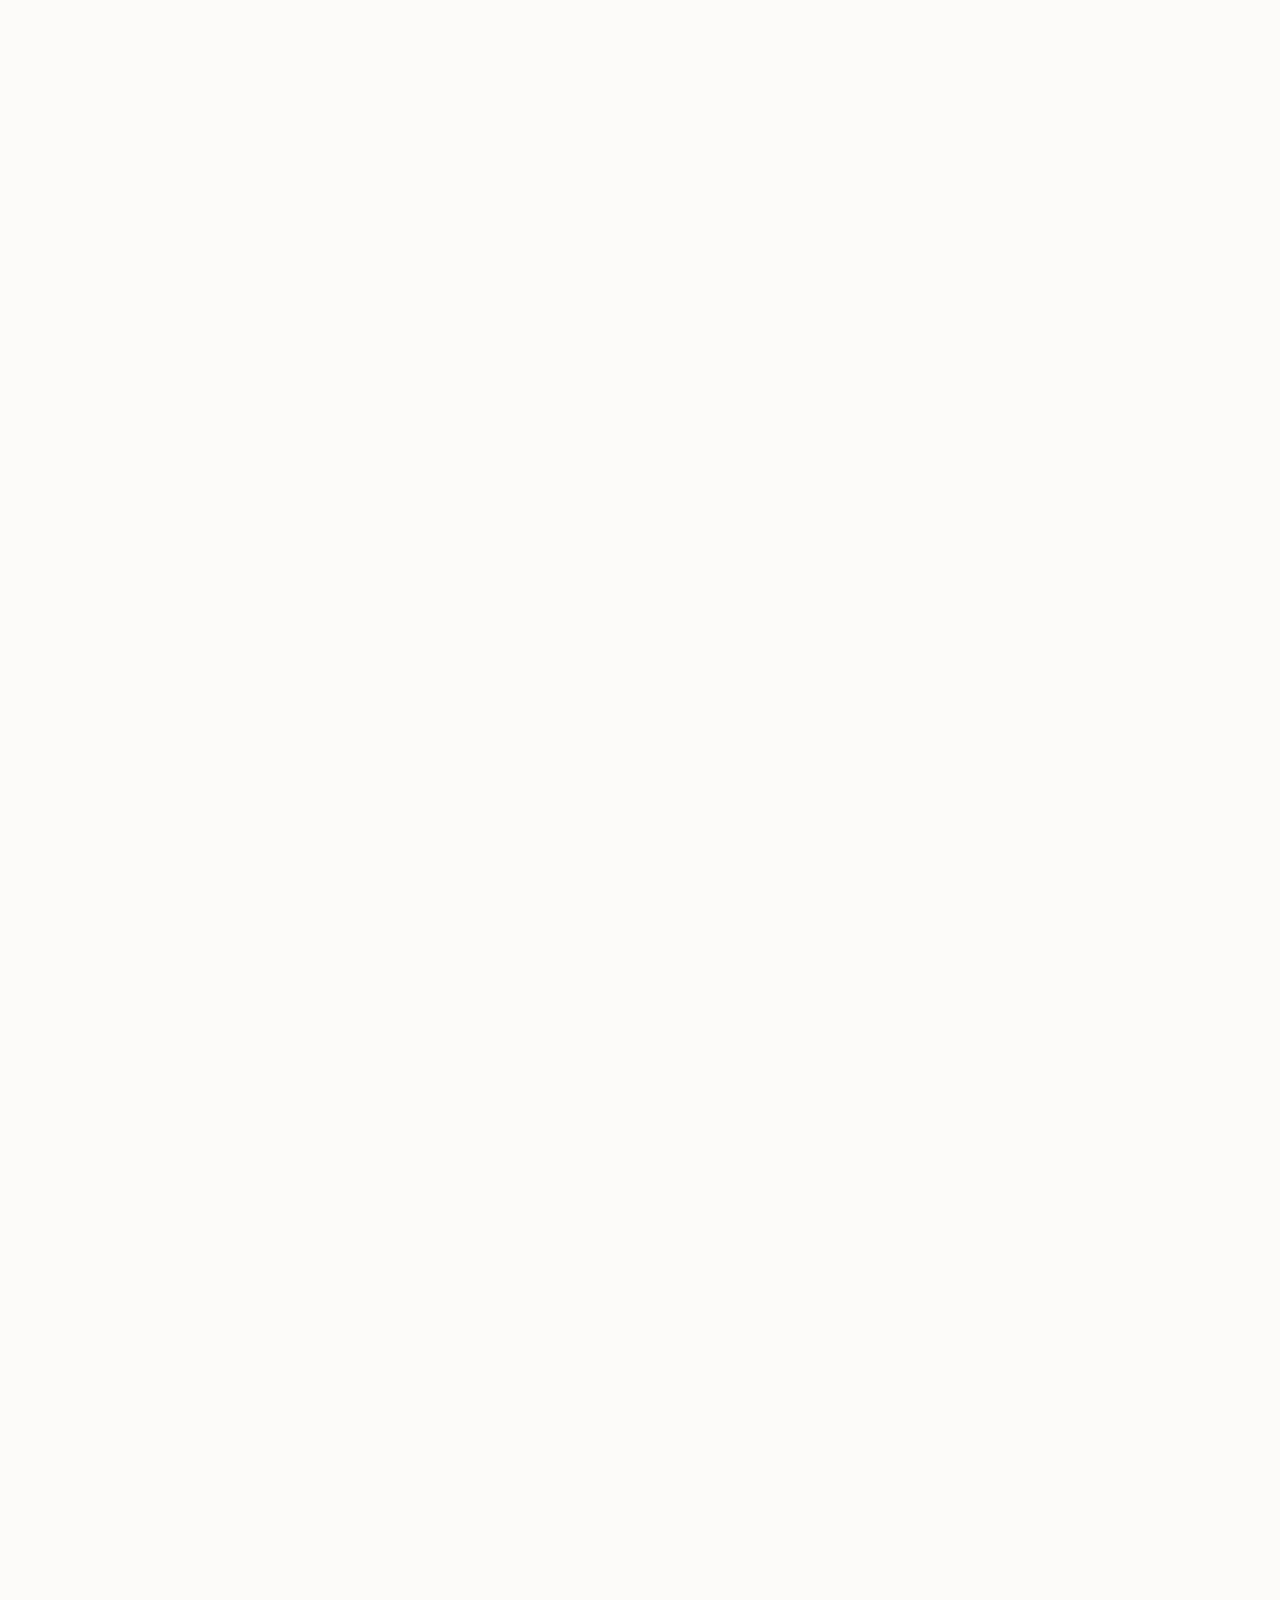
==== commit 7bac6593: "Add files via upload" ====
--- a/about.html
+++ b/about.html
@@ -2,13 +2,19 @@
 <html lang="en">
 <head>
 <meta charset="UTF-8">
-<meta name="viewport" content="width=device-width, initial-scale=1.0">
+<meta name="viewport" content="width=device-width, initial-scale=1">
 <title>About Us — Anuyog Engineering, Vapi (Gujarat)</title>
 <meta name="description" content="Company profile of Anuyog Engineering, Vapi — an SS and MS fabrication unit supplying pharmaceutical, food, chemical and commercial kitchen plants since 2026.">
+<meta name="theme-color" content="#152A52">
+<link rel="icon" href="assets/favicon.svg" type="image/svg+xml">
+<link rel="preconnect" href="https://fonts.googleapis.com"><link rel="preconnect" href="https://fonts.gstatic.com" crossorigin>
+<link href="https://fonts.googleapis.com/css2?family=Playfair+Display:wght@500;600;700&family=Work+Sans:wght@400;500;600&display=swap" rel="stylesheet">
 <link rel="stylesheet" href="assets/style.css">
+<script>document.documentElement.classList.add("js");setTimeout(function(){document.documentElement.classList.add("rv-all")},3000)</script>
+<script src="assets/config.js"></script>
 </head>
-<body>
-
+<body data-page="about">
+<main id="main">
 <div class="wrap"><div class="crumb"><a href="index.html">Home</a> &rsaquo; About us</div></div>
 
 <section class="sec" style="padding-top:8px">
@@ -104,17 +110,8 @@
     </div>
   </div>
 </section>
-
-<script src="assets/firebase.js"></script>
-<script src="assets/data.js"></script>
-<script src="assets/site.js"></script>
-<script>
-document.addEventListener("DOMContentLoaded", () => {
-  const set = (id, v) => document.getElementById(id).textContent = v;
-  set("d1", COMPANY.name); set("d2", COMPANY.founded); set("d3", COMPANY.address);
-  set("d4", COMPANY.shopArea); set("d5", COMPANY.staff + " people across fabrication, fitting and polishing");
-  set("d6", COMPANY.gst); set("d7", COMPANY.udyam); set("d8", COMPANY.hours);
-});
-</script>
+</main>
+<script src="https://cdn.jsdelivr.net/npm/lenis@1.1.18/dist/lenis.min.js" defer></script>
+<script type="module" src="assets/app.js"></script>
 </body>
 </html>
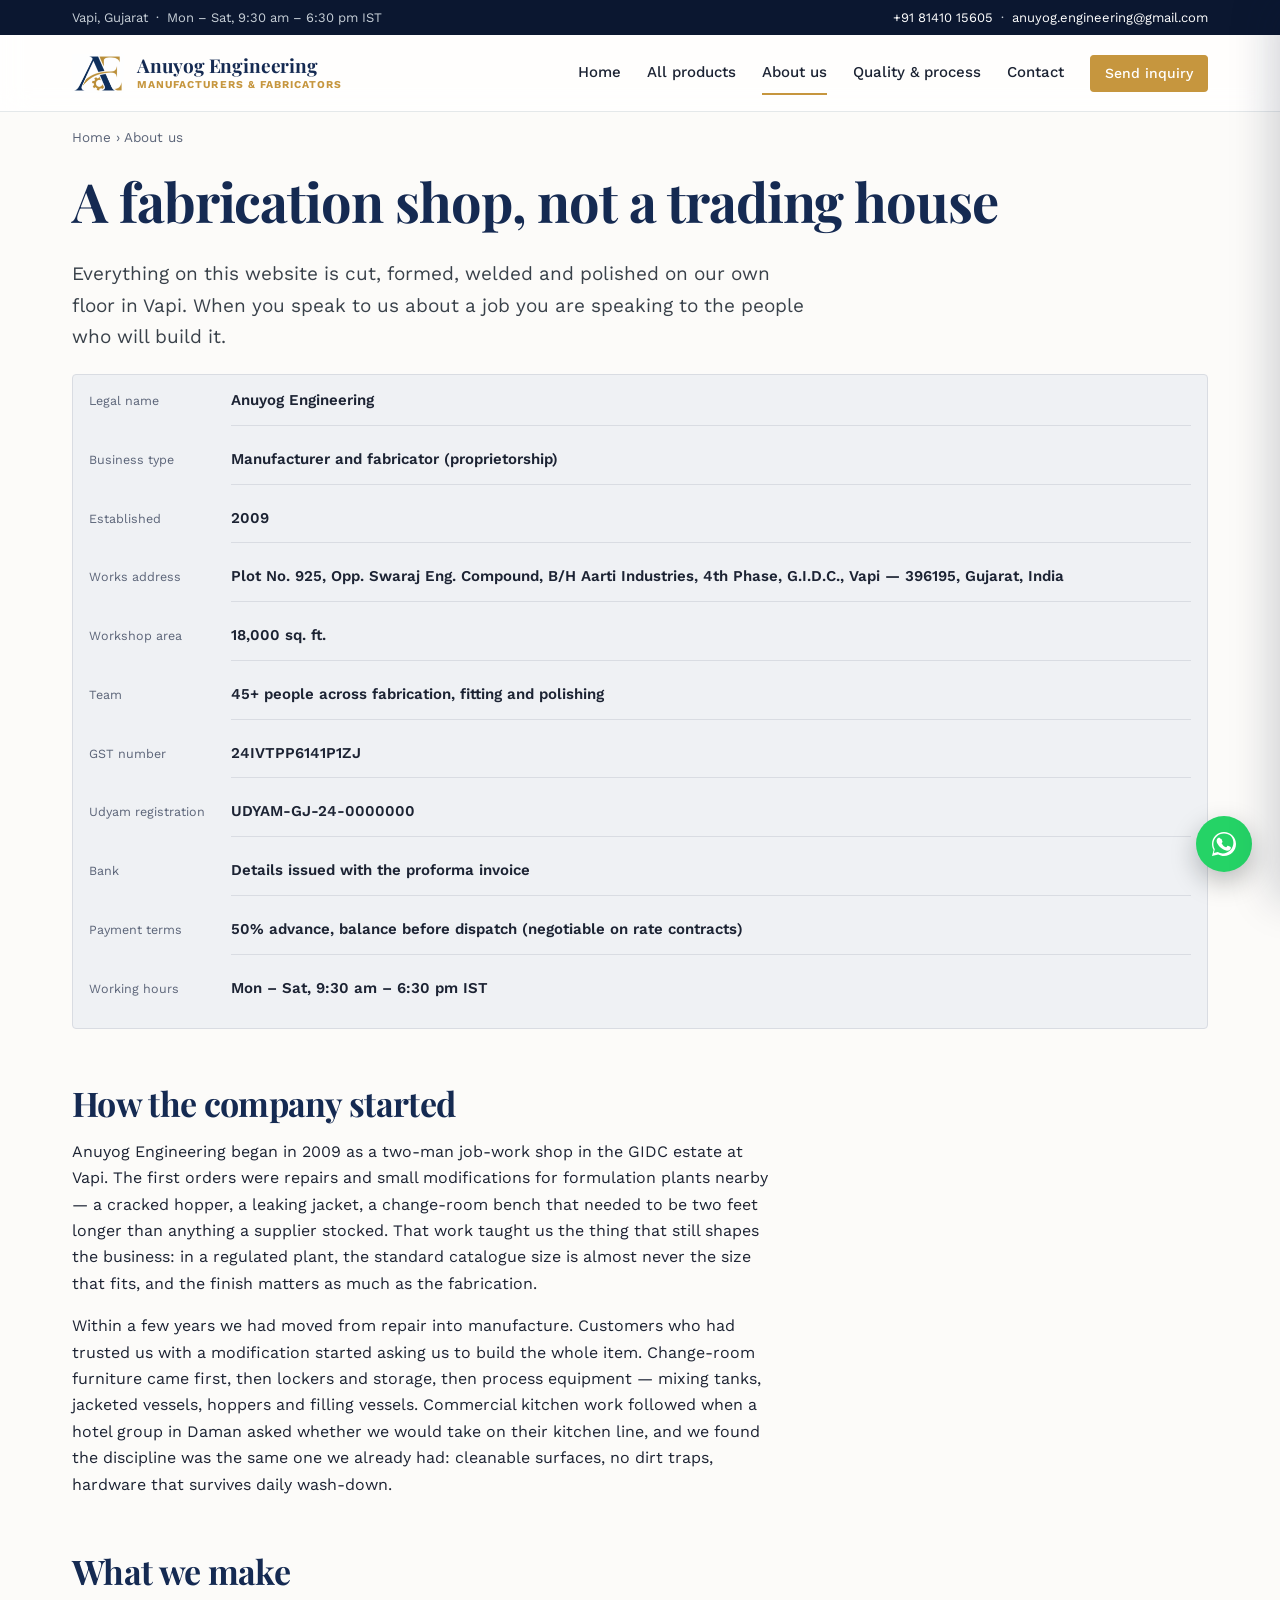
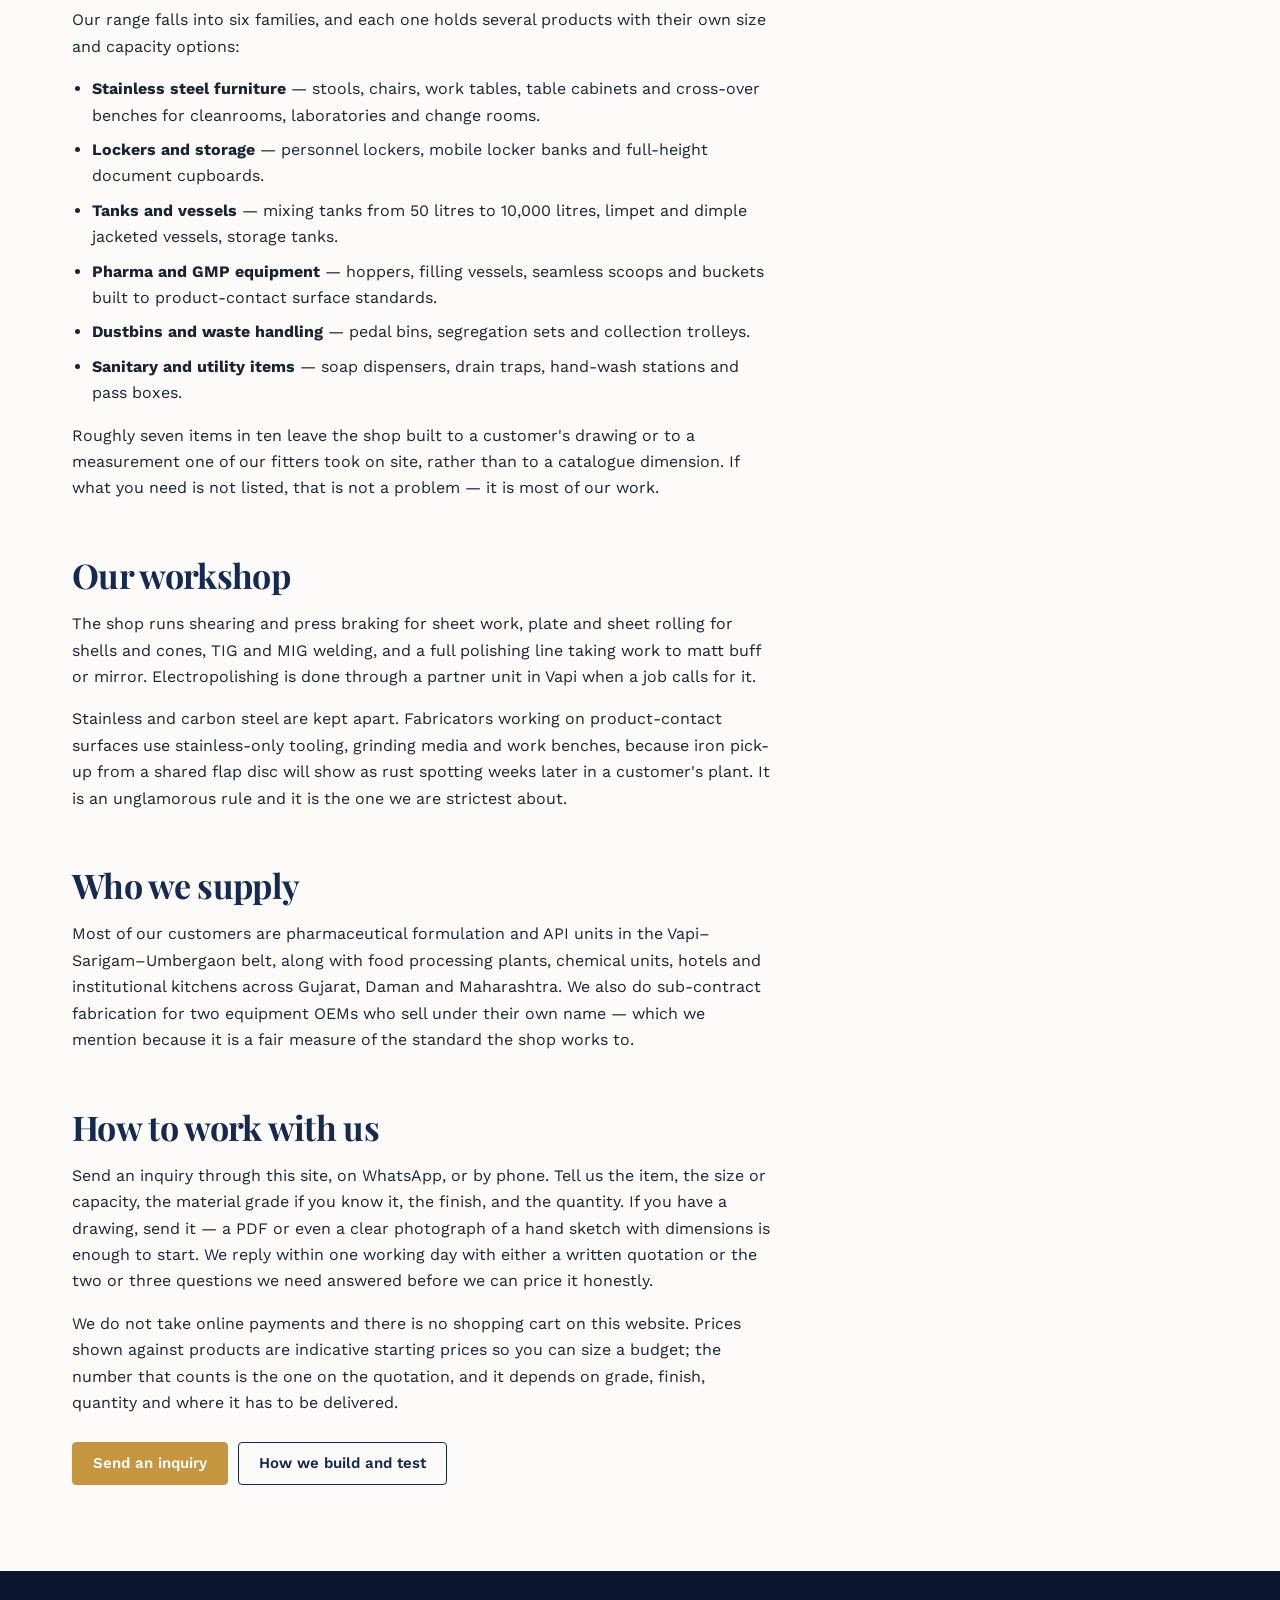
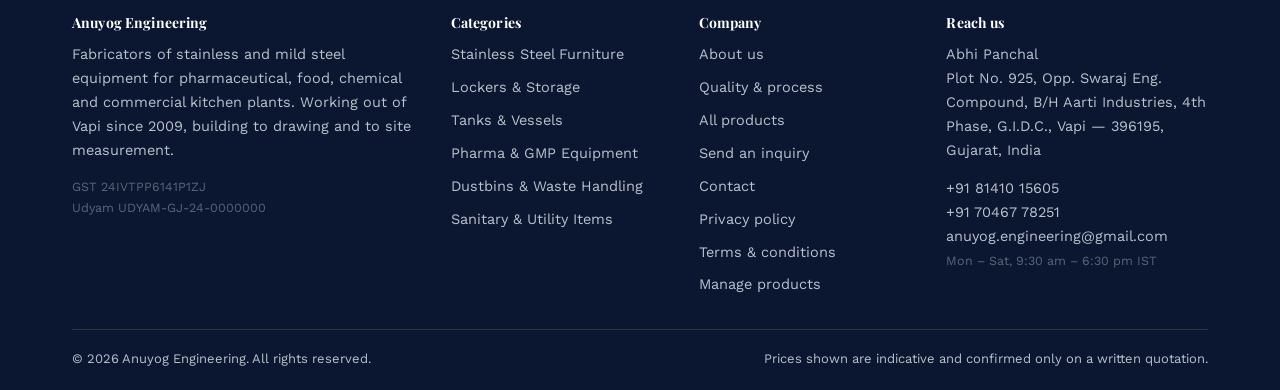
==== commit ab681859: "Add files via upload" ====
--- a/about.html
+++ b/about.html
@@ -2,19 +2,13 @@
 <html lang="en">
 <head>
 <meta charset="UTF-8">
-<meta name="viewport" content="width=device-width, initial-scale=1">
+<meta name="viewport" content="width=device-width, initial-scale=1.0">
 <title>About Us — Anuyog Engineering, Vapi (Gujarat)</title>
-<meta name="description" content="Company profile of Anuyog Engineering, Vapi — an SS and MS fabrication unit supplying pharmaceutical, food, chemical and commercial kitchen plants since 2026.">
-<meta name="theme-color" content="#152A52">
-<link rel="icon" href="assets/favicon.svg" type="image/svg+xml">
-<link rel="preconnect" href="https://fonts.googleapis.com"><link rel="preconnect" href="https://fonts.gstatic.com" crossorigin>
-<link href="https://fonts.googleapis.com/css2?family=Playfair+Display:wght@500;600;700&family=Work+Sans:wght@400;500;600&display=swap" rel="stylesheet">
+<meta name="description" content="Company profile of Anuyog Engineering, Vapi — an SS and MS fabrication unit supplying pharmaceutical, food, chemical and commercial kitchen plants since 2009.">
 <link rel="stylesheet" href="assets/style.css">
-<script>document.documentElement.classList.add("js");setTimeout(function(){document.documentElement.classList.add("rv-all")},3000)</script>
-<script src="assets/config.js"></script>
 </head>
-<body data-page="about">
-<main id="main">
+<body>
+
 <div class="wrap"><div class="crumb"><a href="index.html">Home</a> &rsaquo; About us</div></div>
 
 <section class="sec" style="padding-top:8px">
@@ -27,11 +21,11 @@
       <dl>
         <dt>Legal name</dt><dd id="d1"></dd>
         <dt>Business type</dt><dd>Manufacturer and fabricator (proprietorship)</dd>
-        <dt>Established</dt><dd >2026</dd>
-        <dt>Works address</dt><dd >Plot No. 925, Opp. Swaraj Eng. Compound, B/H Aarti Industries, 4th Phase, G.I.D.C., Vapi — 396195, Gujarat, India</dd>
+        <dt>Established</dt><dd id="d2"></dd>
+        <dt>Works address</dt><dd id="d3"></dd>
         <dt>Workshop area</dt><dd id="d4"></dd>
         <dt>Team</dt><dd id="d5"></dd>
-        <dt>GST number</dt><dd id="d6">24IVTPP6141P1ZJ</dd>
+        <dt>GST number</dt><dd id="d6"></dd>
         <dt>Udyam registration</dt><dd id="d7"></dd>
         <dt>Bank</dt><dd>Details issued with the proforma invoice</dd>
         <dt>Payment terms</dt><dd>50% advance, balance before dispatch (negotiable on rate contracts)</dd>
@@ -110,8 +104,17 @@
     </div>
   </div>
 </section>
-</main>
-<script src="https://cdn.jsdelivr.net/npm/lenis@1.1.18/dist/lenis.min.js" defer></script>
-<script type="module" src="assets/app.js"></script>
+
+<script src="assets/data.js"></script>
+<script src="assets/catalog-sync.js"></script>
+<script src="assets/site.js"></script>
+<script>
+document.addEventListener("DOMContentLoaded", () => {
+  const set = (id, v) => document.getElementById(id).textContent = v;
+  set("d1", COMPANY.name); set("d2", COMPANY.founded); set("d3", COMPANY.address);
+  set("d4", COMPANY.shopArea); set("d5", COMPANY.staff + " people across fabrication, fitting and polishing");
+  set("d6", COMPANY.gst); set("d7", COMPANY.udyam); set("d8", COMPANY.hours);
+});
+</script>
 </body>
 </html>
